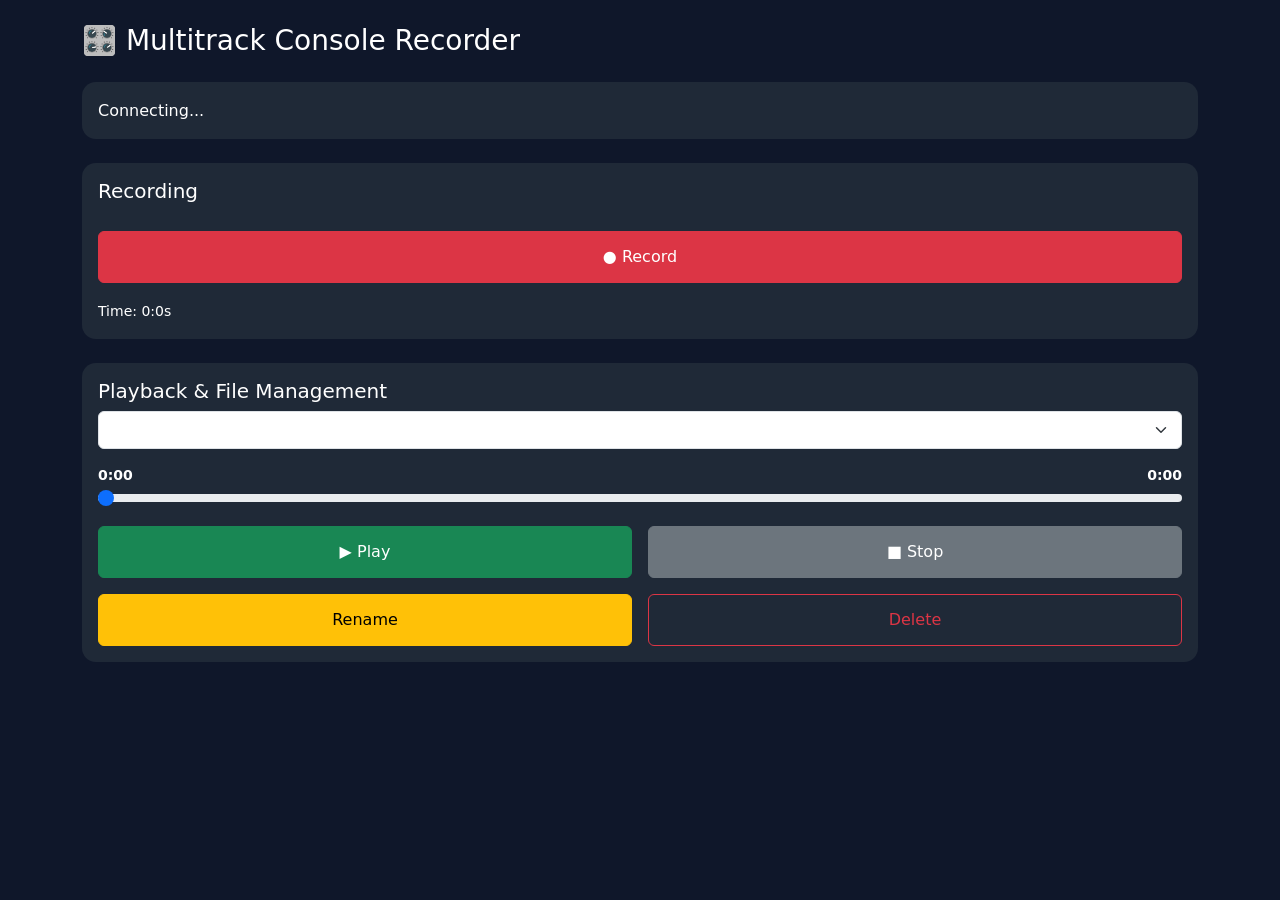
==== templates/index.html @ a2199b1f "initial" ====
<!DOCTYPE html>
<html lang="en">
<head>
    <meta charset="UTF-8">
    <meta name="viewport" content="width=device-width, initial-scale=1">

    <title>Multitrack Recorder</title>

    <link href="/static/css/bootstrap.min.css" rel="stylesheet">
    <script src="/static/js/socket.io.min.js"></script>
    <script src="/static/js/bootstrap.bundle.min.js"></script>

    <style>
        body {
            background: #0f172a;
            color: #ffffff;
        }
        .card {
            background: #1f2937;
            border: none;
            border-radius: 14px;
        }
        .action-btn {
            width: 100%;
            height: 50px;
        }
        h3, h5 {
            color: #ffffff;
        }

        .action-btn {
            width: 100%;
            height: 52px;
            font-weight: 500;
        }
        #status {
            color: #ffffff;
            font-size: 16px;
            font-weight: 500;
            line-height: 1.6;
        }
        small {
            color: #ffffff !important;
            font-weight: 500;
        }
        #curTime, #durTime {
            color: #ffffff;
            font-weight: 600;
        }
    </style>
</head>

<body>
<div class="container py-4">

    <h3 class="mb-4">🎛 Multitrack Console Recorder</h3>

    <!-- STATUS -->
    <div class="card p-3 mb-4">
        <div id="status">Connecting...</div>
    </div>

    <!-- RECORDING -->
    <div class="card p-3 mb-4">
        <h5 id="recordingText">Recording</h5>

        <div class="row g-3 mt-1">
            <div class="col-12">
                <button id="recordBtn" class="btn btn-danger action-btn" onclick="toggleRecord()">
                    ● Record
                </button>
            </div>

            <div class="mt-3">
                <small>Time: <span id="recTime">0:0</span>s</small>
            </div>
        </div>
    </div>

    <!-- PLAYBACK + MANAGE -->
    <div class="card p-3">
        <h5>Playback & File Management</h5>

        <select id="fileSelect" class="form-select mb-3"></select>

        <div class="d-flex justify-content-between">
            <small id="curTime">0:00</small>
            <small id="durTime">0:00</small>
        </div>
        
        <input type="range" class="form-range mb-3" id="seekbar" min="0" max="100" value="0">

        <div class="row g-3">
            <div class="col-6">
                <button id="playBtn" class="btn btn-success action-btn" onclick="togglePlay()">▶ Play</button>
            </div>
            <div class="col-6">
                <button class="btn btn-secondary action-btn" onclick="stopPlay()">■ Stop</button>
            </div>
            <div class="col-6">
                <button class="btn btn-warning action-btn" data-bs-toggle="modal" data-bs-target="#renameModal">
                    Rename
                </button>
            </div>
            <div class="col-6">
                <button class="btn btn-outline-danger action-btn" onclick="deleteFile()">
                    Delete
                </button>
            </div>
        </div>
    </div>

</div>

<!-- RENAME MODAL -->
<div class="modal fade" id="renameModal" tabindex="-1">
    <div class="modal-dialog">
        <div class="modal-content bg-dark text-light">
            <div class="modal-header border-0">
                <h5 class="modal-title">Rename File</h5>
                <button type="button" class="btn-close btn-close-white" data-bs-dismiss="modal"></button>
            </div>
            <div class="modal-body">
                <input id="renameInput" class="form-control" placeholder="New filename">
            </div>
            <div class="modal-footer border-0">
                <button type="button" class="btn btn-secondary" data-bs-dismiss="modal">Cancel</button>
                <button type="button" class="btn btn-warning" onclick="confirmRename()">Rename</button>
            </div>
        </div>
    </div>
</div>



<!-- ERROR MODAL -->
<div class="modal fade" id="errorModal" tabindex="-1">
    <div class="modal-dialog modal-dialog-centered">
        <div class="modal-content bg-dark text-light">
            <div class="modal-header border-0">
                <h5 class="modal-title text-danger">Error</h5>
                <button type="button" class="btn-close btn-close-white" data-bs-dismiss="modal"></button>
            </div>
            <div class="modal-body">
                <p id="errorMessage"></p>
            </div>
            <div class="modal-footer border-0">
                <button type="button" class="btn btn-danger" data-bs-dismiss="modal">
                    OK
                </button>
            </div>
        </div>
    </div>
</div>










<script>
    const socket = io();
    let recording = false;
    let playing = false;
    let duration = 0;
    let position = 0;
    let paused = false;
    const seekbar = document.getElementById("seekbar");
    const statusDiv = document.getElementById("status");
    const recordingText = document.getElementById("recordingText");
    const fileSelect = document.getElementById("fileSelect");
    const renameModal = new bootstrap.Modal(document.getElementById('renameModal'));

    // ---------- SOCKET LISTENERS ----------

    socket.on("status", (data) => {
        paused = !!data.paused;
        recording = !!data.recording;
        playing = !!data.playing;
        duration = data.duration || 0;
        position = data.position || 0;
        device_model = data.device_model;
        statusDiv.innerHTML = data.connected ? device_model + " ✅ Connected" : "Console ❌ Not Found"
    
        // ---- RECORD BUTTON ----
        const recBtn = document.getElementById("recordBtn");
        if (recording) {
            recordingText.innerText = 'Recording in progress...';
            recordingText.style = 'color:red';
            recBtn.classList.remove("btn-danger");
            recBtn.classList.add("btn-secondary");
            recBtn.innerText = "■ Stop Recording";
        } else {
            recordingText.innerText = 'Recording';
            recordingText.style = '';
            recBtn.classList.add("btn-danger");
            recBtn.classList.remove("btn-secondary");
            recBtn.innerText = "● Record";
        }
    
        document.getElementById("recTime").innerText =
            (data.record_time || 0).toFixed(1);
    
        // ---- PLAY BUTTON ----
        const playBtn = document.getElementById("playBtn");
        if (playing) {
            if (data.paused) {
                playBtn.classList.remove("btn-warning");
                playBtn.classList.add("btn-success");
                playBtn.innerText = "▶ Resume";
            } else {
                playBtn.classList.remove("btn-success");
                playBtn.classList.add("btn-warning");
                playBtn.innerText = "⏸ Pause";
            }
        } else {
            playBtn.classList.add("btn-success");
            playBtn.classList.remove("btn-warning");
            playBtn.innerText = "▶ Play";
        }
    
        // ---- SEEK BAR ----
        const seek = document.getElementById("seekbar");
    
        if (!isSeeking) {
            seek.max = data.duration || 0;
            seek.value = data.playing ? data.position : 0;
        }
    
        document.getElementById("curTime").innerText = formatTime(data.position);
        document.getElementById("durTime").innerText = formatTime(data.duration);
    });
    socket.on("position", (data) => {
        if (!playing || paused) return;
        if (isSeeking) return;
    
        position = data.position;
        duration = data.duration;
    
        seekbar.max = duration;
        seekbar.value = position;
    
        document.getElementById("curTime").innerText = formatTime(position);
        document.getElementById("durTime").innerText = formatTime(duration);
    });
    
    socket.on("files", (files) => {
        const current = fileSelect.value;
        fileSelect.innerHTML = "";

        files.forEach(f => {
            const opt = document.createElement("option");
            opt.value = f;
            opt.text = f;
            fileSelect.appendChild(opt);
        });

        if (files.includes(current)) fileSelect.value = current;
    });

    // ---------- ACTIONS ----------

    socket.on("resume_required", () => {
        socket.emit("resume_play");
    });

    function toggleRecord() {
        if (recording) {
            socket.emit("stop_record");
        }else{
            socket.emit("start_record");
        } 
    }
    function togglePlay() {
        if (!playing) {
            socket.emit("play", {file: fileSelect.value});
        } else if (paused) {
            socket.emit("pause_play"); // resume
        } else {
            socket.emit("pause_play"); // pause
        }
    }

    function stopPlay() {
        socket.emit("stop_play");
    }

    function confirmRename() {
        const newName = document.getElementById("renameInput").value;
        if (!newName) return;

        socket.emit("rename", {
            old: fileSelect.value,
            new: newName
        });

        document.getElementById("renameInput").value = "";
        renameModal.hide();
    }

    function deleteFile() {
        if (!confirm("Delete file?")) return;

        socket.emit("delete", {
            file: fileSelect.value
        });
    }

    // ------------ ERROR ACTIONS -----------


    const errorModal = new bootstrap.Modal(document.getElementById('errorModal'));
    const errorMessage = document.getElementById('errorMessage');

    socket.on("app_error", (data) => {
        console.log(' ERROR received:', data);
        showErrorModal(data.msg);
    });

    function showErrorModal(message) {
        errorMessage.textContent = message;
        errorModal.show();
    }


    let isSeeking = false;
    
    seekbar.addEventListener("mousedown", () => isSeeking = true);
    seekbar.addEventListener("touchstart", () => isSeeking = true);
    
    seekbar.addEventListener("mouseup", () => {
        socket.emit("seek", {pos: seekbar.value});
        isSeeking = false;
    });
    
    seekbar.addEventListener("touchend", () => {
        socket.emit("seek", {pos: seekbar.value});
        isSeeking = false;
    });
    
    function formatTime(sec) {
        sec = Math.floor(sec || 0);
        const m = Math.floor(sec / 60);
        const s = sec % 60;
        return `${m}:${s.toString().padStart(2,"0")}`;
    }
</script>

</body>
</html>
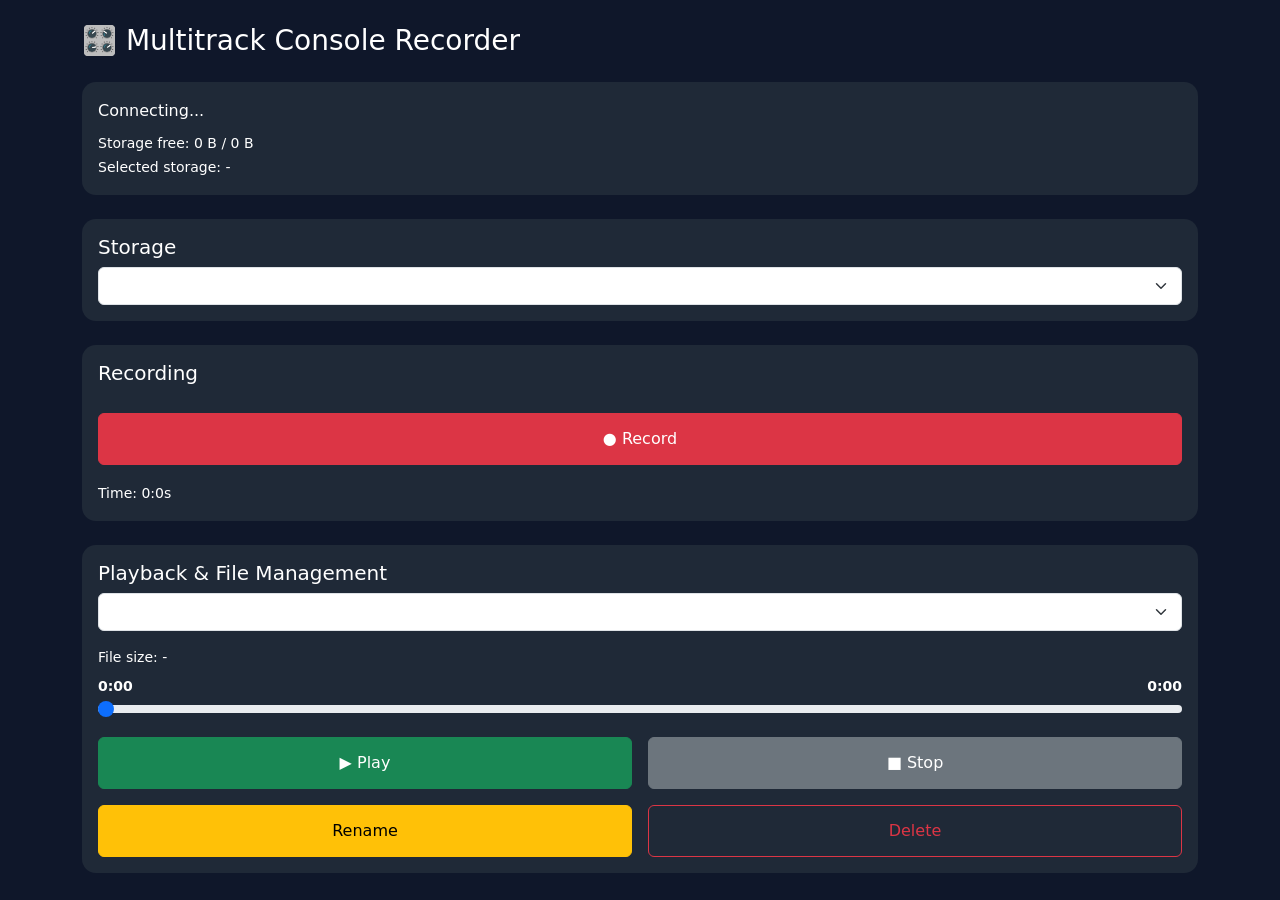
==== commit 3e6c7ffc: "Added storage selector" ====
--- a/templates/index.html
+++ b/templates/index.html
@@ -58,6 +58,15 @@
     <!-- STATUS -->
     <div class="card p-3 mb-4">
         <div id="status">Connecting...</div>
+        <div class="mt-2">
+            <small>Storage free: <span id="storageFree">0 B</span> / <span id="storageTotal">0 B</span></small><br>
+            <small>Selected storage: <span id="storagePath">-</span></small>
+        </div>
+    </div>
+
+    <div class="card p-3 mb-4">
+        <h5>Storage</h5>
+        <select id="storageSelect" class="form-select"></select>
     </div>
 
     <!-- RECORDING -->
@@ -82,6 +91,7 @@
         <h5>Playback & File Management</h5>
 
         <select id="fileSelect" class="form-select mb-3"></select>
+        <small class="d-block mb-2">File size: <span id="fileSize">-</span></small>
 
         <div class="d-flex justify-content-between">
             <small id="curTime">0:00</small>
@@ -174,6 +184,7 @@
     const recordingText = document.getElementById("recordingText");
     const fileSelect = document.getElementById("fileSelect");
     const renameModal = new bootstrap.Modal(document.getElementById('renameModal'));
+    const storageSelect = document.getElementById("storageSelect");
 
     // ---------- SOCKET LISTENERS ----------
 
@@ -185,7 +196,10 @@
         position = data.position || 0;
         device_model = data.device_model;
         statusDiv.innerHTML = data.connected ? device_model + " ✅ Connected" : "Console ❌ Not Found"
-    
+        document.getElementById("storagePath").innerText = data.storage_path || "-";
+        document.getElementById("storageFree").innerText = formatBytes(data.storage_free_bytes || 0);
+        document.getElementById("storageTotal").innerText = formatBytes(data.storage_total_bytes || 0);
+
         // ---- RECORD BUTTON ----
         const recBtn = document.getElementById("recordBtn");
         if (recording) {
@@ -253,13 +267,32 @@
         fileSelect.innerHTML = "";
 
         files.forEach(f => {
+            const name = typeof f === "string" ? f : f.name;
             const opt = document.createElement("option");
-            opt.value = f;
-            opt.text = f;
+            opt.value = name;
+            opt.text = name;
+            opt.dataset.size = typeof f === "string" ? "" : String(f.size_bytes || 0);
             fileSelect.appendChild(opt);
         });
 
-        if (files.includes(current)) fileSelect.value = current;
+        const fileNames = files.map(f => (typeof f === "string" ? f : f.name));
+        if (fileNames.includes(current)) fileSelect.value = current;
+        updateSelectedFileSize();
+    });
+
+    socket.on("storage_options", (data) => {
+        const currentPath = data.current_path || "";
+        const previous = storageSelect.value;
+        storageSelect.innerHTML = "";
+
+        (data.options || []).forEach(optData => {
+            const opt = document.createElement("option");
+            opt.value = optData.path;
+            opt.text = `${optData.label} — ${formatBytes(optData.free_bytes)} free`;
+            storageSelect.appendChild(opt);
+        });
+
+        storageSelect.value = previous || currentPath;
     });
 
     // ---------- ACTIONS ----------
@@ -310,6 +343,22 @@
         });
     }
 
+    storageSelect.addEventListener("change", () => {
+        if (!storageSelect.value) return;
+        socket.emit("set_storage", { path: storageSelect.value });
+    });
+
+    fileSelect.addEventListener("change", updateSelectedFileSize);
+
+    function updateSelectedFileSize() {
+        const selected = fileSelect.options[fileSelect.selectedIndex];
+        if (!selected || !selected.dataset.size) {
+            document.getElementById("fileSize").innerText = "-";
+            return;
+        }
+        document.getElementById("fileSize").innerText = formatBytes(Number(selected.dataset.size));
+    }
+
     // ------------ ERROR ACTIONS -----------
 
 
@@ -348,6 +397,18 @@
         const s = sec % 60;
         return `${m}:${s.toString().padStart(2,"0")}`;
     }
+
+    function formatBytes(bytes) {
+        if (!bytes || bytes < 1) return "0 B";
+        const units = ["B", "KB", "MB", "GB", "TB"];
+        let i = 0;
+        let value = bytes;
+        while (value >= 1024 && i < units.length - 1) {
+            value /= 1024;
+            i++;
+        }
+        return `${value.toFixed(value >= 100 ? 0 : 1)} ${units[i]}`;
+    }
 </script>
 
 </body>
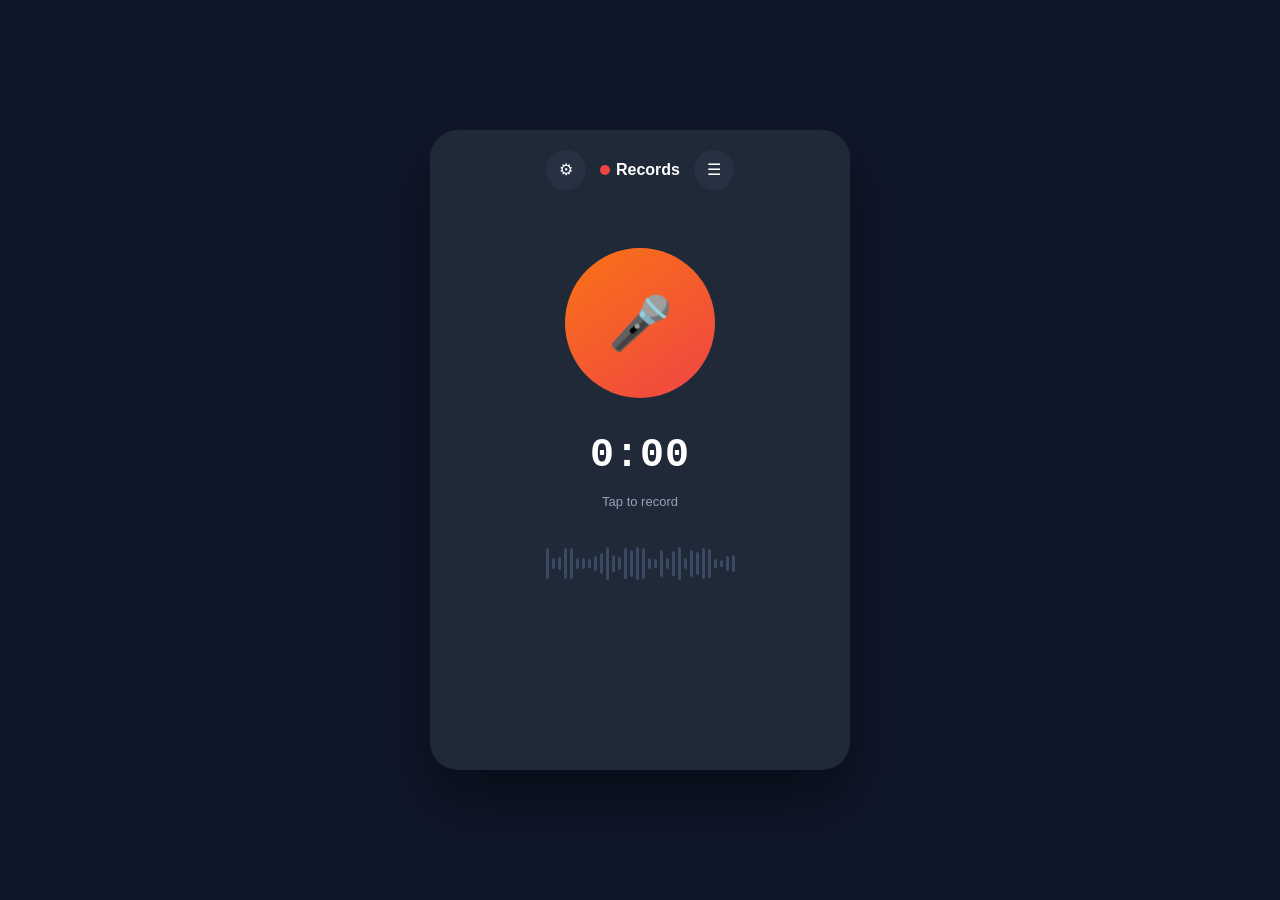
==== commit a385aebf: "Redesign UI as mobile-style app and add LAN/mDNS network access Replace the Bootstrap card layout wi" ====
--- a/templates/index.html
+++ b/templates/index.html
@@ -7,127 +7,101 @@
     <title>Multitrack Recorder</title>
 
     <link href="/static/css/bootstrap.min.css" rel="stylesheet">
-    <script src="/static/js/socket.io.min.js"></script>
-    <script src="/static/js/bootstrap.bundle.min.js"></script>
-
-    <style>
-        body {
-            background: #0f172a;
-            color: #ffffff;
-        }
-        .card {
-            background: #1f2937;
-            border: none;
-            border-radius: 14px;
-        }
-        .action-btn {
-            width: 100%;
-            height: 50px;
-        }
-        h3, h5 {
-            color: #ffffff;
-        }
-
-        .action-btn {
-            width: 100%;
-            height: 52px;
-            font-weight: 500;
-        }
-        #status {
-            color: #ffffff;
-            font-size: 16px;
-            font-weight: 500;
-            line-height: 1.6;
-        }
-        small {
-            color: #ffffff !important;
-            font-weight: 500;
-        }
-        #curTime, #durTime {
-            color: #ffffff;
-            font-weight: 600;
-        }
-    </style>
+    <link href="/static/css/style.css" rel="stylesheet">
 </head>
 
 <body>
-<div class="container py-4">
 
-    <h3 class="mb-4">🎛 Multitrack Console Recorder</h3>
+<div class="phone">
 
-    <!-- STATUS -->
-    <div class="card p-3 mb-4">
-        <div id="status">Connecting...</div>
-        <div class="mt-2">
-            <small>Storage free: <span id="storageFree">0 B</span> / <span id="storageTotal">0 B</span></small><br>
-            <small>Selected storage: <span id="storagePath">-</span></small>
+    <!-- ============ RECORD VIEW ============ -->
+    <div class="view active" id="view-record">
+        <div class="topbar">
+            <button class="icon-btn" id="settingsBtn" title="Settings">&#9881;</button>
+            <div class="title"><span class="status-dot" id="statusDot"></span>Records</div>
+            <button class="icon-btn" id="recordingsBtn" title="Recordings">&#9776;</button>
+        </div>
+
+        <div class="mic-wrap">
+            <button class="mic-btn" id="micBtn">&#127908;</button>
+        </div>
+
+        <div class="timer-text" id="timerText">0:00</div>
+        <div class="record-hint" id="recordHint">Tap to record</div>
+
+        <div class="waveform" id="recordWaveform"></div>
+
+        <div class="record-controls hidden" id="recordControls">
+            <button class="circle-btn discard" id="discardBtn" title="Discard">&#10005;</button>
+            <button class="circle-btn finish" id="finishBtn" title="Finish">&#10003;</button>
         </div>
     </div>
 
-    <div class="card p-3 mb-4">
-        <h5>Storage</h5>
-        <select id="storageSelect" class="form-select"></select>
-    </div>
+    <!-- ============ RECORDINGS VIEW ============ -->
+    <div class="view" id="view-recordings">
+        <div class="topbar">
+            <button class="icon-btn" id="backBtn" title="Back">&#8592;</button>
+            <div class="title"><span class="status-dot" id="statusDotRecordings"></span>Recordings</div>
+        </div>
 
-    <!-- RECORDING -->
-    <div class="card p-3 mb-4">
-        <h5 id="recordingText">Recording</h5>
+        <div class="search-input-wrap">
+            <span class="search-icon">&#128269;</span>
+            <input type="text" id="searchInput" placeholder="Search recordings...">
+        </div>
 
-        <div class="row g-3 mt-1">
-            <div class="col-12">
-                <button id="recordBtn" class="btn btn-danger action-btn" onclick="toggleRecord()">
-                    ● Record
-                </button>
-            </div>
-
-            <div class="mt-3">
-                <small>Time: <span id="recTime">0:0</span>s</small>
-            </div>
-        </div>
-    </div>
-
-    <!-- PLAYBACK + MANAGE -->
-    <div class="card p-3">
-        <h5>Playback & File Management</h5>
-
-        <select id="fileSelect" class="form-select mb-3"></select>
-        <small class="d-block mb-2">File size: <span id="fileSize">-</span></small>
-
-        <div class="d-flex justify-content-between">
-            <small id="curTime">0:00</small>
-            <small id="durTime">0:00</small>
-        </div>
-        
-        <input type="range" class="form-range mb-3" id="seekbar" min="0" max="100" value="0">
-
-        <div class="row g-3">
-            <div class="col-6">
-                <button id="playBtn" class="btn btn-success action-btn" onclick="togglePlay()">▶ Play</button>
-            </div>
-            <div class="col-6">
-                <button class="btn btn-secondary action-btn" onclick="stopPlay()">■ Stop</button>
-            </div>
-            <div class="col-6">
-                <button class="btn btn-warning action-btn" data-bs-toggle="modal" data-bs-target="#renameModal">
-                    Rename
-                </button>
-            </div>
-            <div class="col-6">
-                <button class="btn btn-outline-danger action-btn" onclick="deleteFile()">
-                    Delete
-                </button>
-            </div>
-        </div>
+        <div class="recordings-scroll" id="recordingsList"></div>
     </div>
 
 </div>
 
-<!-- RENAME MODAL -->
+<!-- ============ SETTINGS MODAL ============ -->
+<div class="modal fade" id="settingsModal" tabindex="-1">
+    <div class="modal-dialog modal-dialog-centered">
+        <div class="modal-content">
+            <div class="modal-header border-0">
+                <h5 class="modal-title">Settings</h5>
+                <button type="button" class="btn-close btn-close-white" data-bs-dismiss="modal"></button>
+            </div>
+            <div class="modal-body">
+                <div class="settings-row">
+                    <span>Connection</span>
+                    <span class="value" id="settingsConnected">-</span>
+                </div>
+                <div class="settings-row">
+                    <span>Device</span>
+                    <span class="value" id="settingsDeviceModel">-</span>
+                </div>
+                <div class="settings-row">
+                    <span>Storage free</span>
+                    <span class="value" id="settingsFree">-</span>
+                </div>
+                <div class="settings-row">
+                    <span>Storage total</span>
+                    <span class="value" id="settingsTotal">-</span>
+                </div>
+                <div class="settings-row">
+                    <span>Current path</span>
+                    <span class="value" id="settingsPath">-</span>
+                </div>
+
+                <hr class="border-secondary">
+
+                <label class="form-label small text-light">Storage location</label>
+                <select id="storageSelect" class="form-select"></select>
+            </div>
+            <div class="modal-footer border-0">
+                <button type="button" class="btn btn-secondary" data-bs-dismiss="modal">Close</button>
+            </div>
+        </div>
+    </div>
+</div>
+
+<!-- ============ RENAME MODAL ============ -->
 <div class="modal fade" id="renameModal" tabindex="-1">
     <div class="modal-dialog">
-        <div class="modal-content bg-dark text-light">
+        <div class="modal-content">
             <div class="modal-header border-0">
-                <h5 class="modal-title">Rename File</h5>
+                <h5 class="modal-title">Rename Recording</h5>
                 <button type="button" class="btn-close btn-close-white" data-bs-dismiss="modal"></button>
             </div>
             <div class="modal-body">
@@ -135,18 +109,35 @@
             </div>
             <div class="modal-footer border-0">
                 <button type="button" class="btn btn-secondary" data-bs-dismiss="modal">Cancel</button>
-                <button type="button" class="btn btn-warning" onclick="confirmRename()">Rename</button>
+                <button type="button" class="btn btn-warning" id="confirmRenameBtn">Rename</button>
             </div>
         </div>
     </div>
 </div>
 
+<!-- ============ DELETE CONFIRM MODAL ============ -->
+<div class="modal fade" id="deleteModal" tabindex="-1">
+    <div class="modal-dialog modal-dialog-centered">
+        <div class="modal-content">
+            <div class="modal-header border-0">
+                <h5 class="modal-title text-danger">Delete Recording</h5>
+                <button type="button" class="btn-close btn-close-white" data-bs-dismiss="modal"></button>
+            </div>
+            <div class="modal-body">
+                <p class="mb-0">Are you sure you want to delete this recording? This cannot be undone.</p>
+            </div>
+            <div class="modal-footer border-0">
+                <button type="button" class="btn btn-secondary" data-bs-dismiss="modal">Cancel</button>
+                <button type="button" class="btn btn-danger" id="confirmDeleteBtn">Delete</button>
+            </div>
+        </div>
+    </div>
+</div>
 
-
-<!-- ERROR MODAL -->
+<!-- ============ ERROR MODAL ============ -->
 <div class="modal fade" id="errorModal" tabindex="-1">
     <div class="modal-dialog modal-dialog-centered">
-        <div class="modal-content bg-dark text-light">
+        <div class="modal-content">
             <div class="modal-header border-0">
                 <h5 class="modal-title text-danger">Error</h5>
                 <button type="button" class="btn-close btn-close-white" data-bs-dismiss="modal"></button>
@@ -155,261 +146,15 @@
                 <p id="errorMessage"></p>
             </div>
             <div class="modal-footer border-0">
-                <button type="button" class="btn btn-danger" data-bs-dismiss="modal">
-                    OK
-                </button>
+                <button type="button" class="btn btn-danger" data-bs-dismiss="modal">OK</button>
             </div>
         </div>
     </div>
 </div>
 
-
-
-
-
-
-
-
-
-
-<script>
-    const socket = io();
-    let recording = false;
-    let playing = false;
-    let duration = 0;
-    let position = 0;
-    let paused = false;
-    const seekbar = document.getElementById("seekbar");
-    const statusDiv = document.getElementById("status");
-    const recordingText = document.getElementById("recordingText");
-    const fileSelect = document.getElementById("fileSelect");
-    const renameModal = new bootstrap.Modal(document.getElementById('renameModal'));
-    const storageSelect = document.getElementById("storageSelect");
-
-    // ---------- SOCKET LISTENERS ----------
-
-    socket.on("status", (data) => {
-        paused = !!data.paused;
-        recording = !!data.recording;
-        playing = !!data.playing;
-        duration = data.duration || 0;
-        position = data.position || 0;
-        device_model = data.device_model;
-        statusDiv.innerHTML = data.connected ? device_model + " ✅ Connected" : "Console ❌ Not Found"
-        document.getElementById("storagePath").innerText = data.storage_path || "-";
-        document.getElementById("storageFree").innerText = formatBytes(data.storage_free_bytes || 0);
-        document.getElementById("storageTotal").innerText = formatBytes(data.storage_total_bytes || 0);
-
-        // ---- RECORD BUTTON ----
-        const recBtn = document.getElementById("recordBtn");
-        if (recording) {
-            recordingText.innerText = 'Recording in progress...';
-            recordingText.style = 'color:red';
-            recBtn.classList.remove("btn-danger");
-            recBtn.classList.add("btn-secondary");
-            recBtn.innerText = "■ Stop Recording";
-        } else {
-            recordingText.innerText = 'Recording';
-            recordingText.style = '';
-            recBtn.classList.add("btn-danger");
-            recBtn.classList.remove("btn-secondary");
-            recBtn.innerText = "● Record";
-        }
-    
-        document.getElementById("recTime").innerText =
-            (data.record_time || 0).toFixed(1);
-    
-        // ---- PLAY BUTTON ----
-        const playBtn = document.getElementById("playBtn");
-        if (playing) {
-            if (data.paused) {
-                playBtn.classList.remove("btn-warning");
-                playBtn.classList.add("btn-success");
-                playBtn.innerText = "▶ Resume";
-            } else {
-                playBtn.classList.remove("btn-success");
-                playBtn.classList.add("btn-warning");
-                playBtn.innerText = "⏸ Pause";
-            }
-        } else {
-            playBtn.classList.add("btn-success");
-            playBtn.classList.remove("btn-warning");
-            playBtn.innerText = "▶ Play";
-        }
-    
-        // ---- SEEK BAR ----
-        const seek = document.getElementById("seekbar");
-    
-        if (!isSeeking) {
-            seek.max = data.duration || 0;
-            seek.value = data.playing ? data.position : 0;
-        }
-    
-        document.getElementById("curTime").innerText = formatTime(data.position);
-        document.getElementById("durTime").innerText = formatTime(data.duration);
-    });
-    socket.on("position", (data) => {
-        if (!playing || paused) return;
-        if (isSeeking) return;
-    
-        position = data.position;
-        duration = data.duration;
-    
-        seekbar.max = duration;
-        seekbar.value = position;
-    
-        document.getElementById("curTime").innerText = formatTime(position);
-        document.getElementById("durTime").innerText = formatTime(duration);
-    });
-    
-    socket.on("files", (files) => {
-        const current = fileSelect.value;
-        fileSelect.innerHTML = "";
-
-        files.forEach(f => {
-            const name = typeof f === "string" ? f : f.name;
-            const opt = document.createElement("option");
-            opt.value = name;
-            opt.text = name;
-            opt.dataset.size = typeof f === "string" ? "" : String(f.size_bytes || 0);
-            fileSelect.appendChild(opt);
-        });
-
-        const fileNames = files.map(f => (typeof f === "string" ? f : f.name));
-        if (fileNames.includes(current)) fileSelect.value = current;
-        updateSelectedFileSize();
-    });
-
-    socket.on("storage_options", (data) => {
-        const currentPath = data.current_path || "";
-        const previous = storageSelect.value;
-        storageSelect.innerHTML = "";
-
-        (data.options || []).forEach(optData => {
-            const opt = document.createElement("option");
-            opt.value = optData.path;
-            opt.text = `${optData.label} — ${formatBytes(optData.free_bytes)} free`;
-            storageSelect.appendChild(opt);
-        });
-
-        storageSelect.value = previous || currentPath;
-    });
-
-    // ---------- ACTIONS ----------
-
-    socket.on("resume_required", () => {
-        socket.emit("resume_play");
-    });
-
-    function toggleRecord() {
-        if (recording) {
-            socket.emit("stop_record");
-        }else{
-            socket.emit("start_record");
-        } 
-    }
-    function togglePlay() {
-        if (!playing) {
-            socket.emit("play", {file: fileSelect.value});
-        } else if (paused) {
-            socket.emit("pause_play"); // resume
-        } else {
-            socket.emit("pause_play"); // pause
-        }
-    }
-
-    function stopPlay() {
-        socket.emit("stop_play");
-    }
-
-    function confirmRename() {
-        const newName = document.getElementById("renameInput").value;
-        if (!newName) return;
-
-        socket.emit("rename", {
-            old: fileSelect.value,
-            new: newName
-        });
-
-        document.getElementById("renameInput").value = "";
-        renameModal.hide();
-    }
-
-    function deleteFile() {
-        if (!confirm("Delete file?")) return;
-
-        socket.emit("delete", {
-            file: fileSelect.value
-        });
-    }
-
-    storageSelect.addEventListener("change", () => {
-        if (!storageSelect.value) return;
-        socket.emit("set_storage", { path: storageSelect.value });
-    });
-
-    fileSelect.addEventListener("change", updateSelectedFileSize);
-
-    function updateSelectedFileSize() {
-        const selected = fileSelect.options[fileSelect.selectedIndex];
-        if (!selected || !selected.dataset.size) {
-            document.getElementById("fileSize").innerText = "-";
-            return;
-        }
-        document.getElementById("fileSize").innerText = formatBytes(Number(selected.dataset.size));
-    }
-
-    // ------------ ERROR ACTIONS -----------
-
-
-    const errorModal = new bootstrap.Modal(document.getElementById('errorModal'));
-    const errorMessage = document.getElementById('errorMessage');
-
-    socket.on("app_error", (data) => {
-        console.log(' ERROR received:', data);
-        showErrorModal(data.msg);
-    });
-
-    function showErrorModal(message) {
-        errorMessage.textContent = message;
-        errorModal.show();
-    }
-
-
-    let isSeeking = false;
-    
-    seekbar.addEventListener("mousedown", () => isSeeking = true);
-    seekbar.addEventListener("touchstart", () => isSeeking = true);
-    
-    seekbar.addEventListener("mouseup", () => {
-        socket.emit("seek", {pos: seekbar.value});
-        isSeeking = false;
-    });
-    
-    seekbar.addEventListener("touchend", () => {
-        socket.emit("seek", {pos: seekbar.value});
-        isSeeking = false;
-    });
-    
-    function formatTime(sec) {
-        sec = Math.floor(sec || 0);
-        const m = Math.floor(sec / 60);
-        const s = sec % 60;
-        return `${m}:${s.toString().padStart(2,"0")}`;
-    }
-
-    function formatBytes(bytes) {
-        if (!bytes || bytes < 1) return "0 B";
-        const units = ["B", "KB", "MB", "GB", "TB"];
-        let i = 0;
-        let value = bytes;
-        while (value >= 1024 && i < units.length - 1) {
-            value /= 1024;
-            i++;
-        }
-        return `${value.toFixed(value >= 100 ? 0 : 1)} ${units[i]}`;
-    }
-</script>
+<script src="/static/js/socket.io.min.js"></script>
+<script src="/static/js/bootstrap.bundle.min.js"></script>
+<script src="/static/js/app.js"></script>
 
 </body>
 </html>
--- a/static/css/style.css
+++ b/static/css/style.css
@@ -0,0 +1,435 @@
+/* ---------- Base / page ---------- */
+:root {
+    --bg-app: #0f172a;
+    --bg-card: #1f2937;
+    --bg-card-2: #263142;
+    --text-main: #ffffff;
+    --text-dim: #94a3b8;
+    --accent-1: #f97316;
+    --accent-2: #ef4444;
+    --accent-gradient: linear-gradient(145deg, var(--accent-1), var(--accent-2));
+    --danger: #ef4444;
+    --success: #22c55e;
+}
+
+body {
+    background: var(--bg-app);
+    color: var(--text-main);
+    min-height: 100vh;
+    display: flex;
+    align-items: center;
+    justify-content: center;
+    padding: 24px 12px;
+    font-family: -apple-system, BlinkMacSystemFont, "Segoe UI", Roboto, sans-serif;
+}
+
+/* ---------- Phone shell ---------- */
+.phone {
+    width: 100%;
+    max-width: 420px;
+    background: var(--bg-card);
+    border-radius: 28px;
+    box-shadow: 0 30px 60px rgba(0, 0, 0, 0.45);
+    padding: 20px 18px 26px;
+    position: relative;
+    overflow: hidden;
+    min-height: 640px;
+}
+
+/* ---------- Views ---------- */
+.view {
+    display: none;
+    flex-direction: column;
+    min-height: 594px;
+}
+
+.view.active {
+    display: flex;
+}
+
+/* ---------- Top bar ---------- */
+.topbar {
+    display: grid;
+    grid-template-columns: 40px 1fr 40px;
+    align-items: center;
+    column-gap: 14px;
+    margin-bottom: 18px;
+}
+
+.topbar .title {
+    grid-column: 2;
+    justify-self: center;
+    text-align: center;
+    font-size: 16px;
+    font-weight: 600;
+    color: var(--text-main);
+}
+
+.icon-btn {
+    width: 40px;
+    height: 40px;
+    border-radius: 50%;
+    background: var(--bg-card-2);
+    border: none;
+    color: var(--text-main);
+    display: flex;
+    align-items: center;
+    justify-content: center;
+    font-size: 16px;
+    cursor: pointer;
+    transition: background 0.15s ease;
+}
+
+.icon-btn:hover {
+    background: #303f56;
+}
+
+.status-dot {
+    width: 10px;
+    height: 10px;
+    border-radius: 50%;
+    background: var(--danger);
+    display: inline-block;
+    margin-right: 6px;
+}
+
+.status-dot.on {
+    background: var(--success);
+}
+
+/* ---------- Record view ---------- */
+#view-record {
+    align-items: center;
+    justify-content: flex-start;
+    text-align: center;
+}
+
+.mic-wrap {
+    margin-top: 40px;
+    display: flex;
+    align-items: center;
+    justify-content: center;
+}
+
+.mic-btn {
+    width: 150px;
+    height: 150px;
+    border-radius: 50%;
+    background: var(--accent-gradient);
+    border: none;
+    color: #fff;
+    font-size: 52px;
+    display: flex;
+    align-items: center;
+    justify-content: center;
+    cursor: pointer;
+    box-shadow: 0 0 0 0 rgba(239, 68, 68, 0.5);
+    transition: transform 0.15s ease;
+}
+
+.mic-btn:active {
+    transform: scale(0.96);
+}
+
+.mic-btn.recording {
+    animation: pulse 1.6s infinite;
+}
+
+@keyframes pulse {
+    0% { box-shadow: 0 0 0 0 rgba(239, 68, 68, 0.55); }
+    70% { box-shadow: 0 0 0 22px rgba(239, 68, 68, 0); }
+    100% { box-shadow: 0 0 0 0 rgba(239, 68, 68, 0); }
+}
+
+.timer-text {
+    margin-top: 28px;
+    font-size: 40px;
+    font-weight: 700;
+    font-family: "SF Mono", "Courier New", monospace;
+    letter-spacing: 1px;
+    color: var(--text-main);
+}
+
+.record-hint {
+    margin-top: 6px;
+    color: var(--text-dim);
+    font-size: 13px;
+    min-height: 18px;
+}
+
+/* Decorative live waveform under the timer */
+.waveform {
+    display: flex;
+    align-items: center;
+    justify-content: center;
+    gap: 3px;
+    height: 56px;
+    margin-top: 24px;
+    padding: 0 8px;
+}
+
+.waveform .bar {
+    width: 3px;
+    border-radius: 2px;
+    background: #3a4a63;
+    transition: background 0.2s ease, height 0.15s ease;
+}
+
+.waveform .bar.played {
+    background: var(--accent-gradient);
+}
+
+.waveform.small {
+    height: 34px;
+    margin-top: 10px;
+}
+
+/* Bottom controls of record view */
+.record-controls {
+    margin-top: auto;
+    display: flex;
+    align-items: center;
+    justify-content: center;
+    gap: 34px;
+    padding-top: 24px;
+}
+
+.circle-btn {
+    width: 54px;
+    height: 54px;
+    border-radius: 50%;
+    display: flex;
+    align-items: center;
+    justify-content: center;
+    font-size: 20px;
+    border: none;
+    cursor: pointer;
+    transition: transform 0.12s ease, opacity 0.15s ease;
+}
+
+.circle-btn:active {
+    transform: scale(0.94);
+}
+
+.circle-btn.discard {
+    background: transparent;
+    border: 2px solid var(--danger);
+    color: var(--danger);
+}
+
+.circle-btn.finish {
+    background: transparent;
+    border: 2px solid var(--success);
+    color: var(--success);
+}
+
+.circle-btn[disabled] {
+    opacity: 0.25;
+    cursor: not-allowed;
+}
+
+.record-controls.hidden {
+    visibility: hidden;
+}
+
+/* ---------- Recordings view ---------- */
+#view-recordings {
+    align-items: stretch;
+}
+
+.search-input-wrap {
+    position: relative;
+    margin-bottom: 12px;
+}
+
+.search-input-wrap .search-icon {
+    position: absolute;
+    left: 14px;
+    top: 50%;
+    transform: translateY(-50%);
+    color: var(--text-dim);
+    font-size: 14px;
+    pointer-events: none;
+}
+
+.search-input-wrap input {
+    background: var(--bg-card-2);
+    border: none;
+    color: var(--text-main);
+    border-radius: 12px;
+    padding: 10px 14px 10px 38px;
+    width: 100%;
+}
+
+.search-input-wrap input:focus {
+    outline: none;
+    box-shadow: 0 0 0 2px var(--accent-1);
+}
+
+.group-header {
+    color: var(--text-dim);
+    font-size: 13px;
+    font-weight: 600;
+    margin: 14px 2px 8px;
+    text-transform: uppercase;
+    letter-spacing: 0.5px;
+}
+
+.recordings-scroll {
+    overflow-y: auto;
+    flex: 1;
+    padding-right: 2px;
+    margin-right: -2px;
+}
+
+.rec-row {
+    background: var(--bg-card-2);
+    border-radius: 16px;
+    padding: 12px 14px;
+    margin-bottom: 10px;
+    transition: background 0.15s ease;
+}
+
+.rec-row.playing {
+    background: #30405c;
+}
+
+.rec-row-main {
+    display: flex;
+    align-items: center;
+    gap: 12px;
+    cursor: pointer;
+}
+
+.rec-play-btn {
+    width: 38px;
+    height: 38px;
+    border-radius: 50%;
+    background: var(--accent-gradient);
+    border: none;
+    color: #fff;
+    display: flex;
+    align-items: center;
+    justify-content: center;
+    font-size: 14px;
+    flex-shrink: 0;
+    cursor: pointer;
+}
+
+.rec-info {
+    flex: 1;
+    min-width: 0;
+}
+
+.rec-name {
+    font-size: 14px;
+    font-weight: 600;
+    color: var(--text-main);
+    white-space: nowrap;
+    overflow: hidden;
+    text-overflow: ellipsis;
+}
+
+.rec-meta {
+    font-size: 12px;
+    color: var(--text-dim);
+}
+
+.rec-duration {
+    font-size: 12px;
+    color: var(--text-dim);
+    flex-shrink: 0;
+}
+
+.rec-expanded {
+    display: none;
+    margin-top: 10px;
+}
+
+.rec-row.expanded .rec-expanded {
+    display: block;
+}
+
+.rec-seekbar {
+    width: 100%;
+    accent-color: var(--accent-1);
+    margin: 6px 0 4px;
+}
+
+.rec-time-row {
+    display: flex;
+    justify-content: space-between;
+    font-size: 11px;
+    color: var(--text-dim);
+    margin-bottom: 6px;
+}
+
+.rec-actions {
+    display: flex;
+    justify-content: flex-end;
+    gap: 10px;
+    margin-top: 4px;
+}
+
+.rec-actions button {
+    width: 32px;
+    height: 32px;
+    border-radius: 50%;
+    border: none;
+    background: #1c2635;
+    color: var(--text-dim);
+    display: flex;
+    align-items: center;
+    justify-content: center;
+    cursor: pointer;
+    font-size: 13px;
+}
+
+.rec-actions button.delete-btn:hover {
+    color: var(--danger);
+}
+
+.rec-actions button.rename-btn:hover {
+    color: var(--accent-1);
+}
+
+.empty-hint {
+    text-align: center;
+    color: var(--text-dim);
+    margin-top: 40px;
+    font-size: 13px;
+}
+
+/* ---------- Modals ---------- */
+.modal-content {
+    background: var(--bg-card);
+    border-radius: 18px;
+    border: none;
+}
+
+.modal .form-control,
+.modal .form-select {
+    background: var(--bg-card-2);
+    color: var(--text-main);
+    border: none;
+}
+
+.modal .form-control:focus,
+.modal .form-select:focus {
+    background: var(--bg-card-2);
+    color: var(--text-main);
+    box-shadow: 0 0 0 2px var(--accent-1);
+}
+
+.settings-row {
+    display: flex;
+    justify-content: space-between;
+    font-size: 13px;
+    color: var(--text-dim);
+    margin-bottom: 8px;
+}
+
+.settings-row span.value {
+    color: var(--text-main);
+    font-weight: 500;
+}
